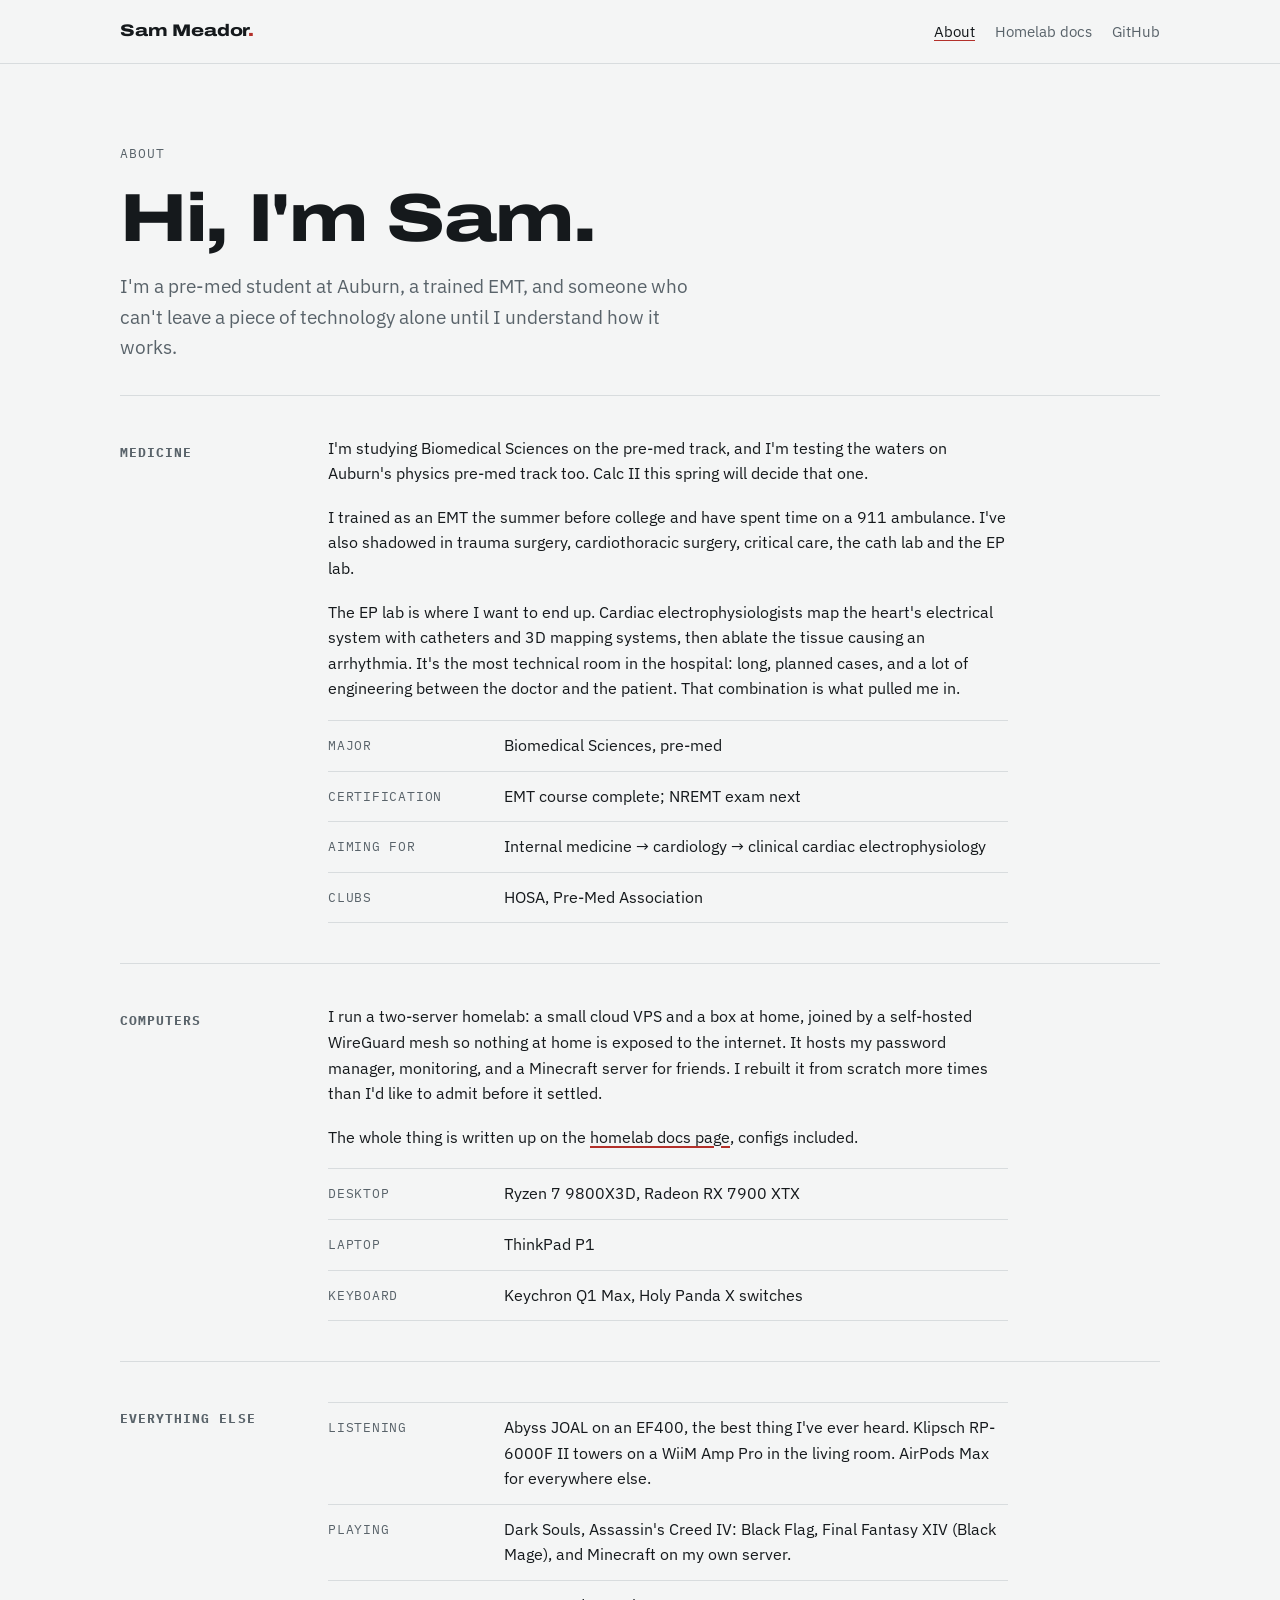
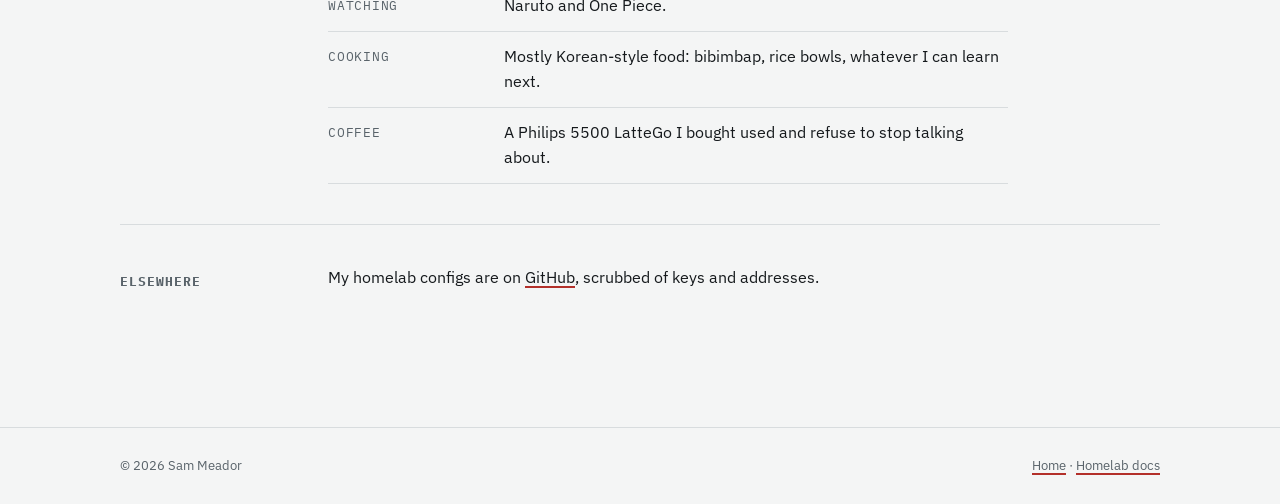
==== site/about.html @ dc7e5e17 "Initial commit: sanitized homelab configs, docs and site Co-Authored-By: Claude Opus 5.5 <noreply@an" ====
<!doctype html>
<html lang="en">
<head>
<meta charset="utf-8">
<meta name="viewport" content="width=device-width, initial-scale=1, viewport-fit=cover">
<title>About · Sam Meador</title>
<meta name="description" content="About Sam Meador: pre-med at Auburn, EMT, aiming for cardiac electrophysiology.">
<link rel="icon" href="favicon.svg" type="image/svg+xml">
<link rel="preconnect" href="https://fonts.googleapis.com">
<link rel="preconnect" href="https://fonts.gstatic.com" crossorigin>
<link rel="stylesheet" href="https://fonts.googleapis.com/css2?family=Archivo:wdth,wght@62..125,400..900&family=IBM+Plex+Mono:wght@400;500&family=IBM+Plex+Sans:ital,wght@0,400;0,500;0,600;1,400&display=swap">
<link rel="stylesheet" href="style.css">
</head>
<body>

<header class="site-head">
  <div class="wrap">
    <a class="wordmark" href="./">Sam Meador<span>.</span></a>
    <nav class="site-nav" aria-label="Main">
      <a href="about.html" aria-current="page">About</a>
      <a href="docs.html">Homelab docs</a>
      <a href="https://github.com/GITHUB_USERNAME/homelab">GitHub</a>
    </nav>
  </div>
</header>

<main class="wrap">
  <header class="page-head">
    <p class="eyebrow">About</p>
    <h1>Hi, I'm Sam.</h1>
    <p class="lede">I'm a pre-med student at Auburn, a trained EMT, and someone who can't leave a piece of technology alone until I understand how it works.</p>
  </header>

  <section class="section" aria-labelledby="med-h">
    <h2 id="med-h" class="label">Medicine</h2>
    <div class="prose">
      <p>I'm studying Biomedical Sciences on the pre-med track, and I'm testing the waters on Auburn's physics pre-med track too. Calc II this spring will decide that one.</p>
      <p>I trained as an EMT the summer before college and have spent time on a 911 ambulance. I've also shadowed in trauma surgery, cardiothoracic surgery, critical care, the cath lab and the EP lab.</p>
      <p>The EP lab is where I want to end up. Cardiac electrophysiologists map the heart's electrical system with catheters and 3D mapping systems, then ablate the tissue causing an arrhythmia. It's the most technical room in the hospital: long, planned cases, and a lot of engineering between the doctor and the patient. That combination is what pulled me in.</p>
      <dl class="spec">
        <div><dt>Major</dt><dd>Biomedical Sciences, pre-med</dd></div>
        <div><dt>Certification</dt><dd>EMT course complete; NREMT exam next</dd></div>
        <div><dt>Aiming for</dt><dd>Internal medicine → cardiology → clinical cardiac electrophysiology</dd></div>
        <div><dt>Clubs</dt><dd>HOSA, Pre-Med Association</dd></div>
      </dl>
    </div>
  </section>

  <section class="section" aria-labelledby="tech-h">
    <h2 id="tech-h" class="label">Computers</h2>
    <div class="prose">
      <p>I run a two-server homelab: a small cloud VPS and a box at home, joined by a self-hosted WireGuard mesh so nothing at home is exposed to the internet. It hosts my password manager, monitoring, and a Minecraft server for friends. I rebuilt it from scratch more times than I'd like to admit before it settled.</p>
      <p>The whole thing is written up on the <a href="docs.html">homelab docs page</a>, configs included.</p>
      <dl class="spec">
        <div><dt>Desktop</dt><dd>Ryzen 7 9800X3D, Radeon RX 7900 XTX</dd></div>
        <div><dt>Laptop</dt><dd>ThinkPad P1</dd></div>
        <div><dt>Keyboard</dt><dd>Keychron Q1 Max, Holy Panda X switches</dd></div>
      </dl>
    </div>
  </section>

  <section class="section" aria-labelledby="else-h">
    <h2 id="else-h" class="label">Everything else</h2>
    <div class="prose">
      <dl class="spec">
        <div><dt>Listening</dt><dd>Abyss JOAL on an EF400, the best thing I've ever heard. Klipsch RP-6000F II towers on a WiiM Amp Pro in the living room. AirPods Max for everywhere else.</dd></div>
        <div><dt>Playing</dt><dd>Dark Souls, Assassin's Creed IV: Black Flag, Final Fantasy XIV (Black Mage), and Minecraft on my own server.</dd></div>
        <div><dt>Watching</dt><dd>Naruto and One Piece.</dd></div>
        <div><dt>Cooking</dt><dd>Mostly Korean-style food: bibimbap, rice bowls, whatever I can learn next.</dd></div>
        <div><dt>Coffee</dt><dd>A Philips 5500 LatteGo I bought used and refuse to stop talking about.</dd></div>
      </dl>
    </div>
  </section>

  <section class="section" aria-labelledby="find-h">
    <h2 id="find-h" class="label">Elsewhere</h2>
    <div class="prose">
      <p>My homelab configs are on <a href="https://github.com/GITHUB_USERNAME/homelab">GitHub</a>, scrubbed of keys and addresses.</p>
    </div>
  </section>
</main>

<footer class="site-foot">
  <div class="wrap">
    <span>© 2026 Sam Meador</span>
    <span><a href="./">Home</a> · <a href="docs.html">Homelab docs</a></span>
  </div>
</footer>
</body>
</html>
---- site/style.css ----
/* Layout: one reading column with a left annotation rail on wide screens,
   like the margin labels printed on a rhythm strip. ECG paper grid appears
   only behind the front-page strip. */
:root {
  --paper: #f4f5f5;
  --surface: #ffffff;
  --ink: #15191c;
  --muted: #59636a;
  --rule: #d8dcde;
  --signal: #b3302a;          /* accent: ECG red */
  --grid-minor: #f1dcda;
  --grid-major: #e2b5b0;
  --code-bg: #eceeef;

  /* semantic, separate from the accent */
  --public: #8a5a00;
  --public-bg: #fbefd6;
  --mesh: #12695a;
  --mesh-bg: #dcf1ea;
  --friends: #35518f;
  --friends-bg: #e2e9f8;

  --font-display: "Archivo", "Helvetica Neue", Arial, sans-serif;
  --font-body: "IBM Plex Sans", system-ui, -apple-system, "Segoe UI", sans-serif;
  --font-mono: "IBM Plex Mono", ui-monospace, "SFMono-Regular", Menlo, Consolas, monospace;

  --step--1: 0.8125rem;
  --step-0: 1rem;
  --step-1: 1.1875rem;
  --step-2: 1.5rem;
  --step-3: 2.125rem;
  --step-4: clamp(2.75rem, 7vw + 1rem, 5.5rem);

  --measure: 68ch;
  --gutter: clamp(16px, 4vw, 40px);
}

@media (prefers-color-scheme: dark) {
  :root:not([data-theme="light"]) {
    --paper: #0f1315;
    --surface: #161b1e;
    --ink: #e5e8ea;
    --muted: #96a1a8;
    --rule: #273034;
    --signal: #ff7b6c;
    --grid-minor: #1d1a1b;
    --grid-major: #3a2727;
    --code-bg: #1b2124;
    --public: #f0c060;
    --public-bg: #3a2c0c;
    --mesh: #6fd6b6;
    --mesh-bg: #0f3229;
    --friends: #9db7f2;
    --friends-bg: #1c2742;
    color-scheme: dark;
  }
}
:root[data-theme="dark"] {
  --paper: #0f1315;
  --surface: #161b1e;
  --ink: #e5e8ea;
  --muted: #96a1a8;
  --rule: #273034;
  --signal: #ff7b6c;
  --grid-minor: #1d1a1b;
  --grid-major: #3a2727;
  --code-bg: #1b2124;
  --public: #f0c060;
  --public-bg: #3a2c0c;
  --mesh: #6fd6b6;
  --mesh-bg: #0f3229;
  --friends: #9db7f2;
  --friends-bg: #1c2742;
  color-scheme: dark;
}

*, *::before, *::after { box-sizing: border-box; }

html { -webkit-text-size-adjust: 100%; }

body {
  margin: 0;
  background: var(--paper);
  color: var(--ink);
  font-family: var(--font-body);
  font-size: var(--step-0);
  line-height: 1.6;
}

a { color: inherit; text-decoration-color: var(--signal); text-decoration-thickness: 1.5px; text-underline-offset: 3px; }
a:hover { color: var(--signal); }
:focus-visible { outline: 2px solid var(--signal); outline-offset: 3px; border-radius: 2px; }

h1, h2, h3 { font-family: var(--font-display); line-height: 1.1; text-wrap: balance; margin: 0; }
h1 { font-size: var(--step-4); font-weight: 800; font-stretch: 125%; letter-spacing: -0.02em; }
h2 { font-size: var(--step-3); font-weight: 700; font-stretch: 112%; letter-spacing: -0.01em; }
h3 { font-size: var(--step-1); font-weight: 700; font-stretch: 100%; }
p { margin: 0; }

.eyebrow, .label {
  font-family: var(--font-mono);
  font-size: var(--step--1);
  letter-spacing: 0.08em;
  text-transform: uppercase;
  color: var(--muted);
}

code, pre, kbd { font-family: var(--font-mono); font-size: 0.9em; }
:not(pre) > code { background: var(--code-bg); padding: 0.1em 0.35em; border-radius: 3px; overflow-wrap: anywhere; }
pre {
  background: var(--code-bg);
  padding: 14px 16px;
  border-radius: 4px;
  overflow-x: auto;
  line-height: 1.5;
  margin: 0;
}

/* ── Frame ─────────────────────────────────────────────── */
.wrap { max-width: 1120px; margin: 0 auto; padding-inline: var(--gutter); }

.site-head {
  border-bottom: 1px solid var(--rule);
}
.site-head .wrap {
  display: flex; align-items: center; justify-content: space-between; gap: 16px;
  flex-wrap: wrap; padding-block: 18px;
}
.wordmark {
  font-family: var(--font-display); font-weight: 800; font-stretch: 125%;
  font-size: 1.05rem; letter-spacing: -0.01em; text-decoration: none;
}
.wordmark span { color: var(--signal); }
.site-nav { display: flex; gap: 20px; flex-wrap: wrap; font-size: 0.95rem; }
.site-nav a { text-decoration: none; color: var(--muted); }
.site-nav a:hover, .site-nav a[aria-current="page"] { color: var(--ink); }
.site-nav a[aria-current="page"] { text-decoration: underline; text-decoration-color: var(--signal); }

.site-foot { border-top: 1px solid var(--rule); margin-top: 96px; }
.site-foot .wrap {
  display: flex; justify-content: space-between; gap: 12px 24px; flex-wrap: wrap;
  padding-block: 28px; color: var(--muted); font-size: var(--step--1);
}

/* ── Front page ────────────────────────────────────────── */
.hero { padding-block: clamp(48px, 9vw, 104px) 0; display: grid; gap: 24px; }
.hero .lede { font-size: var(--step-1); max-width: 40ch; color: var(--ink); }
.hero .lede em { font-style: normal; color: var(--signal); }

.strip {
  margin: clamp(32px, 6vw, 56px) 0 0;
  border-block: 1px solid var(--grid-major);
  background: var(--paper);
}
.strip canvas { display: block; width: 100%; height: auto; }
.strip-meta {
  display: flex; justify-content: space-between; gap: 8px 16px; flex-wrap: wrap;
  padding-block: 8px;
  font-family: var(--font-mono); font-size: var(--step--1); color: var(--muted);
  font-variant-numeric: tabular-nums;
}

.doors {
  display: grid; grid-template-columns: repeat(auto-fit, minmax(min(100%, 300px), 1fr));
  gap: 16px; margin-top: 56px;
}
.door {
  display: grid; gap: 10px; align-content: start;
  padding: 24px; border: 1px solid var(--rule); border-radius: 6px;
  background: var(--surface); text-decoration: none;
  transition: border-color .15s ease, transform .15s ease;
}
.door:hover { border-color: var(--signal); color: inherit; transform: translateY(-2px); }
.door h2 { font-size: var(--step-2); display: flex; justify-content: space-between; align-items: baseline; gap: 12px; }
.door h2 .arrow { color: var(--signal); font-family: var(--font-body); font-weight: 400; }
.door p { color: var(--muted); }

.now { margin-top: 64px; display: grid; gap: 16px; max-width: var(--measure); }
.now ul { list-style: none; margin: 0; padding: 0; display: grid; gap: 0; }
.now li {
  display: grid; grid-template-columns: 7.5rem 1fr; gap: 16px;
  padding-block: 10px; border-top: 1px solid var(--rule);
}
.now li:last-child { border-bottom: 1px solid var(--rule); }
.now li .label { padding-top: 3px; }
@media (max-width: 480px) { .now li { grid-template-columns: 1fr; gap: 2px; } }

/* ── Long-form pages ───────────────────────────────────── */
.page-head { padding-block: clamp(40px, 7vw, 80px) 32px; display: grid; gap: 16px; }
.page-head h1 { font-size: clamp(2.5rem, 5vw + 1rem, 4.25rem); }
.page-head .lede { font-size: var(--step-1); max-width: 52ch; color: var(--muted); }

.prose { display: grid; gap: 18px; max-width: var(--measure); min-width: 0; }
.prose ul, .prose ol { margin: 0; padding-left: 1.25em; display: grid; gap: 8px; }
.prose li::marker { color: var(--signal); }
.prose h2 { margin-top: 40px; }
.prose h3 { margin-top: 16px; }
.prose strong { font-weight: 600; }

.section { display: grid; grid-template-columns: 11rem minmax(0, 1fr); gap: 32px; padding-block: 40px; border-top: 1px solid var(--rule); }
.section > .label { padding-top: 10px; }
@media (max-width: 820px) {
  .section { grid-template-columns: 1fr; gap: 12px; padding-block: 32px; }
  .section > .label { padding-top: 0; }
}

/* Spec list: label / value rows */
.spec { display: grid; margin: 0; border-top: 1px solid var(--rule); }
.spec > div { display: grid; grid-template-columns: 10rem minmax(0, 1fr); gap: 16px; padding-block: 12px; border-bottom: 1px solid var(--rule); }
.spec dt { font-family: var(--font-mono); font-size: var(--step--1); letter-spacing: 0.06em; text-transform: uppercase; color: var(--muted); padding-top: 3px; }
.spec dd { margin: 0; }
@media (max-width: 520px) { .spec > div { grid-template-columns: 1fr; gap: 2px; } }

/* Tables */
.table-scroll { overflow-x: auto; border: 1px solid var(--rule); border-radius: 6px; background: var(--surface); }
table { border-collapse: collapse; width: 100%; font-size: 0.925rem; }
th, td { text-align: left; padding: 10px 14px; border-bottom: 1px solid var(--rule); vertical-align: top; }
tr:last-child td { border-bottom: 0; }
th { font-family: var(--font-mono); font-size: var(--step--1); font-weight: 500; letter-spacing: 0.06em; text-transform: uppercase; color: var(--muted); white-space: nowrap; }
td { font-variant-numeric: tabular-nums; }
td.nowrap { white-space: nowrap; }

.pill {
  display: inline-block; font-family: var(--font-mono); font-size: 0.75rem; font-weight: 500;
  padding: 2px 8px; border-radius: 999px; white-space: nowrap; letter-spacing: 0.02em;
}
.pill.public { color: var(--public); background: var(--public-bg); }
.pill.mesh { color: var(--mesh); background: var(--mesh-bg); }
.pill.friends { color: var(--friends); background: var(--friends-bg); }

.callout { border-left: 3px solid var(--signal); padding: 4px 0 4px 16px; color: var(--ink); }

/* Docs layout with contents rail */
.docs { display: grid; grid-template-columns: 13rem minmax(0, 1fr); gap: 48px; align-items: start; }
.toc { position: sticky; top: calc(env(safe-area-inset-top, 0px) + 24px); display: grid; gap: 10px; padding-top: 40px; }
.toc ol { list-style: none; margin: 0; padding: 0; display: grid; gap: 2px; counter-reset: toc; }
.toc a {
  display: grid; grid-template-columns: 2rem 1fr; text-decoration: none; color: var(--muted);
  font-size: 0.9rem; padding: 4px 0; border-left: 2px solid transparent; padding-left: 10px;
}
.toc a span { font-family: var(--font-mono); font-size: 0.75rem; padding-top: 3px; }
.toc a:hover { color: var(--ink); }
.toc a.active { color: var(--ink); border-left-color: var(--signal); }
.docs-body { min-width: 0; }
.docs-body .section { grid-template-columns: 1fr; gap: 20px; }
.docs-body .section > header { display: grid; gap: 6px; }
@media (max-width: 960px) {
  .docs { grid-template-columns: 1fr; gap: 0; }
  .toc { position: static; padding-top: 0; padding-bottom: 24px; }
  .toc ol { grid-template-columns: repeat(auto-fill, minmax(min(100%, 200px), 1fr)); }
}

/* Topology diagram */
.topo { display: grid; gap: 0; font-size: 0.925rem; }
.topo .node {
  border: 1px solid var(--rule); border-radius: 6px; background: var(--surface);
  padding: 16px 18px; display: grid; gap: 10px; min-width: 0;
}
.topo .node h3 { font-size: 1.05rem; display: flex; gap: 10px; align-items: baseline; flex-wrap: wrap; }
.topo .node h3 small { font-family: var(--font-mono); font-weight: 400; font-size: 0.75rem; color: var(--muted); }
.topo .chips { display: flex; flex-wrap: wrap; gap: 6px; }
.topo .chip { font-family: var(--font-mono); font-size: 0.78rem; padding: 3px 8px; border-radius: 4px; background: var(--code-bg); }
.topo .chip.public { color: var(--public); background: var(--public-bg); }
.topo .link {
  display: flex; align-items: center; gap: 12px; padding: 10px 0 10px 22px;
  font-family: var(--font-mono); font-size: var(--step--1); color: var(--muted);
  border-left: 2px dashed var(--grid-major); margin-left: 24px;
}
.topo .row { display: grid; grid-template-columns: repeat(3, minmax(0, 1fr)); gap: 12px; }
@media (max-width: 720px) { .topo .row { grid-template-columns: 1fr; } }
.topo .internet { font-family: var(--font-mono); font-size: var(--step--1); color: var(--muted); padding-left: 24px; }

/* Layered defence list (ordered outside → in) */
.layers { list-style: none; margin: 0; padding: 0; counter-reset: layer; display: grid; gap: 0; border-top: 1px solid var(--rule); }
.layers > li { counter-increment: layer; display: grid; grid-template-columns: 2.75rem minmax(0, 1fr); gap: 12px; padding-block: 16px; border-bottom: 1px solid var(--rule); }
.layers > li::before { content: counter(layer, decimal-leading-zero); font-family: var(--font-mono); font-size: var(--step--1); color: var(--signal); padding-top: 3px; }
.layers h3 { margin-bottom: 6px; }
.layers ul { margin: 0; padding-left: 1.1em; display: grid; gap: 6px; color: var(--ink); }
.layers ul li::marker { color: var(--muted); }

@media (prefers-reduced-motion: reduce) {
  *, *::before, *::after { transition: none !important; animation: none !important; }
}
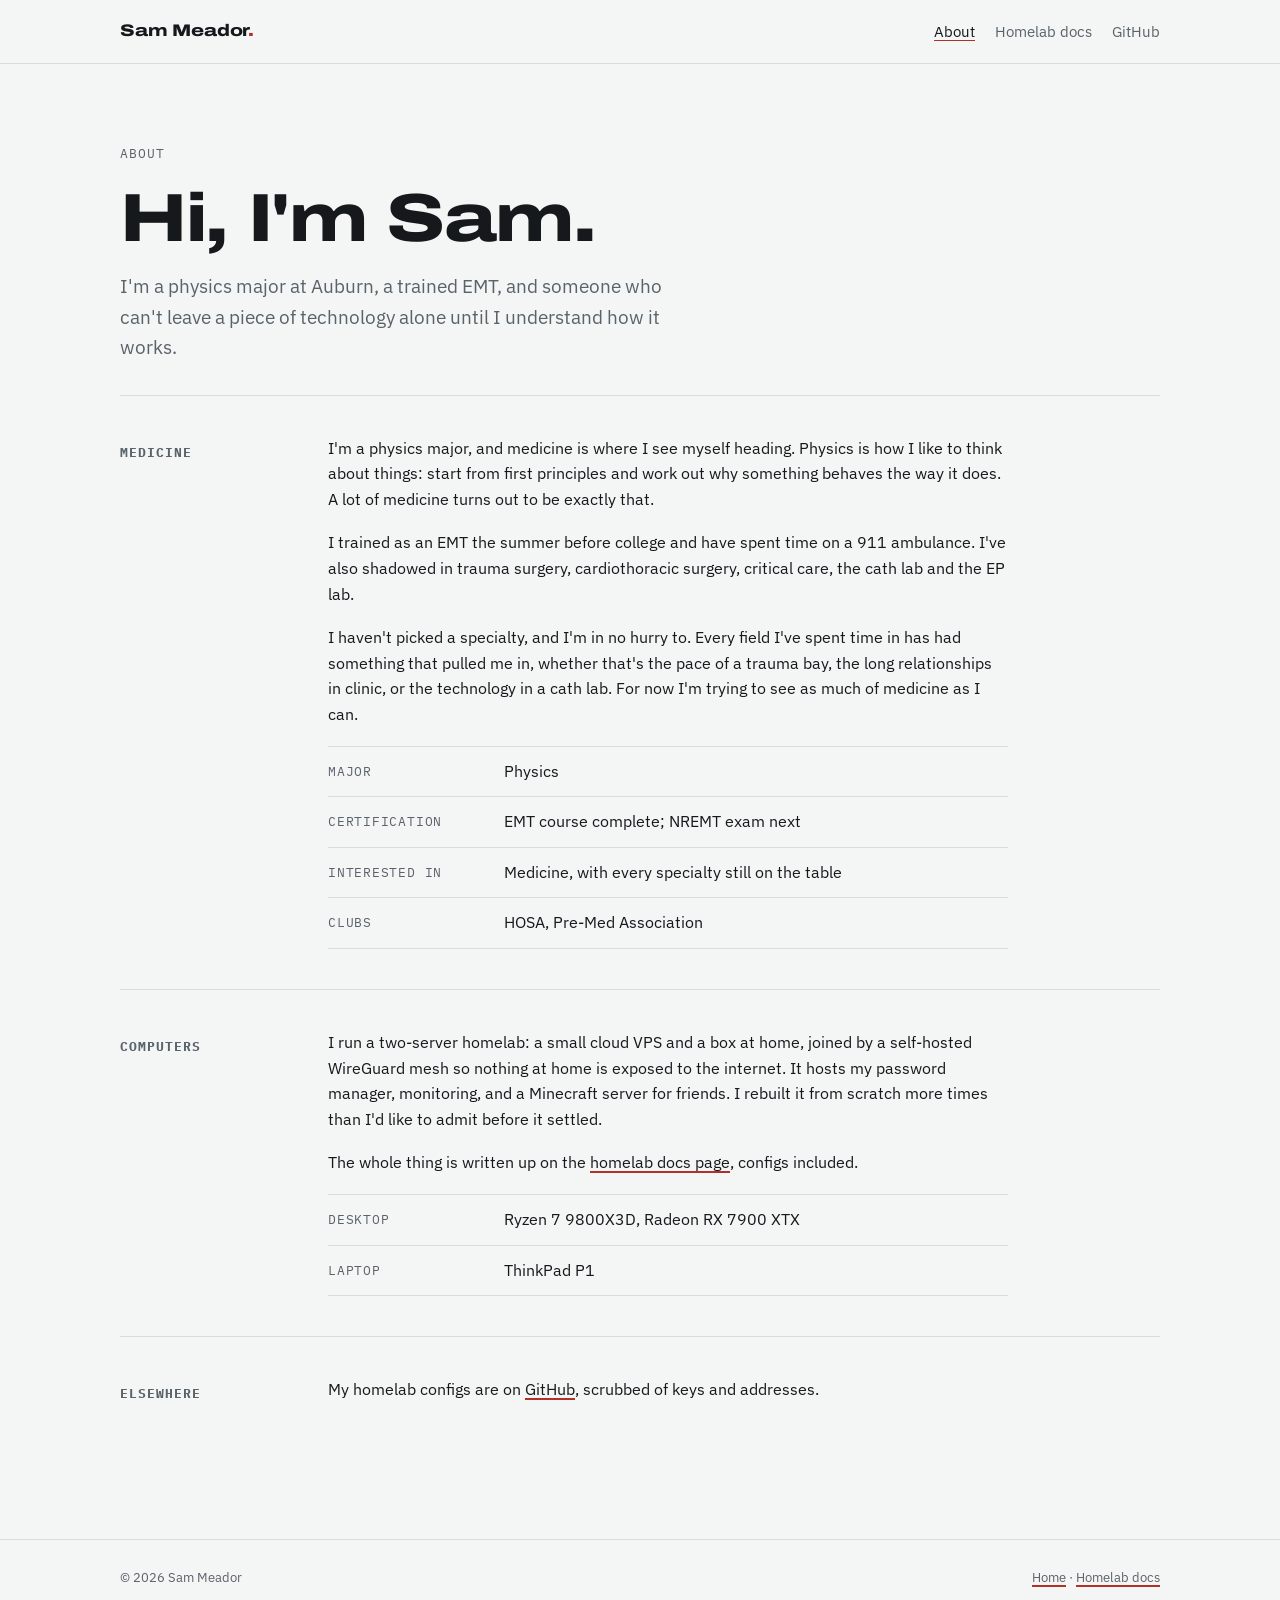
==== commit 72d71b68: "Site: trim About page, set GitHub links Co-Authored-By: Claude Opus 5.5 <noreply@anthropic.com> Clau" ====
--- a/site/about.html
+++ b/site/about.html
@@ -4,7 +4,7 @@
 <meta charset="utf-8">
 <meta name="viewport" content="width=device-width, initial-scale=1, viewport-fit=cover">
 <title>About · Sam Meador</title>
-<meta name="description" content="About Sam Meador: pre-med at Auburn, EMT, aiming for cardiac electrophysiology.">
+<meta name="description" content="About Sam Meador: physics major at Auburn, EMT, interested in medicine.">
 <link rel="icon" href="favicon.svg" type="image/svg+xml">
 <link rel="preconnect" href="https://fonts.googleapis.com">
 <link rel="preconnect" href="https://fonts.gstatic.com" crossorigin>
@@ -19,7 +19,7 @@
     <nav class="site-nav" aria-label="Main">
       <a href="about.html" aria-current="page">About</a>
       <a href="docs.html">Homelab docs</a>
-      <a href="https://github.com/GITHUB_USERNAME/homelab">GitHub</a>
+      <a href="https://github.com/sammeadorcen/homelab">GitHub</a>
     </nav>
   </div>
 </header>
@@ -28,19 +28,19 @@
   <header class="page-head">
     <p class="eyebrow">About</p>
     <h1>Hi, I'm Sam.</h1>
-    <p class="lede">I'm a pre-med student at Auburn, a trained EMT, and someone who can't leave a piece of technology alone until I understand how it works.</p>
+    <p class="lede">I'm a physics major at Auburn, a trained EMT, and someone who can't leave a piece of technology alone until I understand how it works.</p>
   </header>
 
   <section class="section" aria-labelledby="med-h">
     <h2 id="med-h" class="label">Medicine</h2>
     <div class="prose">
-      <p>I'm studying Biomedical Sciences on the pre-med track, and I'm testing the waters on Auburn's physics pre-med track too. Calc II this spring will decide that one.</p>
+      <p>I'm a physics major, and medicine is where I see myself heading. Physics is how I like to think about things: start from first principles and work out why something behaves the way it does. A lot of medicine turns out to be exactly that.</p>
       <p>I trained as an EMT the summer before college and have spent time on a 911 ambulance. I've also shadowed in trauma surgery, cardiothoracic surgery, critical care, the cath lab and the EP lab.</p>
-      <p>The EP lab is where I want to end up. Cardiac electrophysiologists map the heart's electrical system with catheters and 3D mapping systems, then ablate the tissue causing an arrhythmia. It's the most technical room in the hospital: long, planned cases, and a lot of engineering between the doctor and the patient. That combination is what pulled me in.</p>
+      <p>I haven't picked a specialty, and I'm in no hurry to. Every field I've spent time in has had something that pulled me in, whether that's the pace of a trauma bay, the long relationships in clinic, or the technology in a cath lab. For now I'm trying to see as much of medicine as I can.</p>
       <dl class="spec">
-        <div><dt>Major</dt><dd>Biomedical Sciences, pre-med</dd></div>
+        <div><dt>Major</dt><dd>Physics</dd></div>
         <div><dt>Certification</dt><dd>EMT course complete; NREMT exam next</dd></div>
-        <div><dt>Aiming for</dt><dd>Internal medicine → cardiology → clinical cardiac electrophysiology</dd></div>
+        <div><dt>Interested in</dt><dd>Medicine, with every specialty still on the table</dd></div>
         <div><dt>Clubs</dt><dd>HOSA, Pre-Med Association</dd></div>
       </dl>
     </div>
@@ -54,28 +54,15 @@
       <dl class="spec">
         <div><dt>Desktop</dt><dd>Ryzen 7 9800X3D, Radeon RX 7900 XTX</dd></div>
         <div><dt>Laptop</dt><dd>ThinkPad P1</dd></div>
-        <div><dt>Keyboard</dt><dd>Keychron Q1 Max, Holy Panda X switches</dd></div>
       </dl>
     </div>
   </section>
 
-  <section class="section" aria-labelledby="else-h">
-    <h2 id="else-h" class="label">Everything else</h2>
-    <div class="prose">
-      <dl class="spec">
-        <div><dt>Listening</dt><dd>Abyss JOAL on an EF400, the best thing I've ever heard. Klipsch RP-6000F II towers on a WiiM Amp Pro in the living room. AirPods Max for everywhere else.</dd></div>
-        <div><dt>Playing</dt><dd>Dark Souls, Assassin's Creed IV: Black Flag, Final Fantasy XIV (Black Mage), and Minecraft on my own server.</dd></div>
-        <div><dt>Watching</dt><dd>Naruto and One Piece.</dd></div>
-        <div><dt>Cooking</dt><dd>Mostly Korean-style food: bibimbap, rice bowls, whatever I can learn next.</dd></div>
-        <div><dt>Coffee</dt><dd>A Philips 5500 LatteGo I bought used and refuse to stop talking about.</dd></div>
-      </dl>
-    </div>
-  </section>
 
   <section class="section" aria-labelledby="find-h">
     <h2 id="find-h" class="label">Elsewhere</h2>
     <div class="prose">
-      <p>My homelab configs are on <a href="https://github.com/GITHUB_USERNAME/homelab">GitHub</a>, scrubbed of keys and addresses.</p>
+      <p>My homelab configs are on <a href="https://github.com/sammeadorcen/homelab">GitHub</a>, scrubbed of keys and addresses.</p>
     </div>
   </section>
 </main>
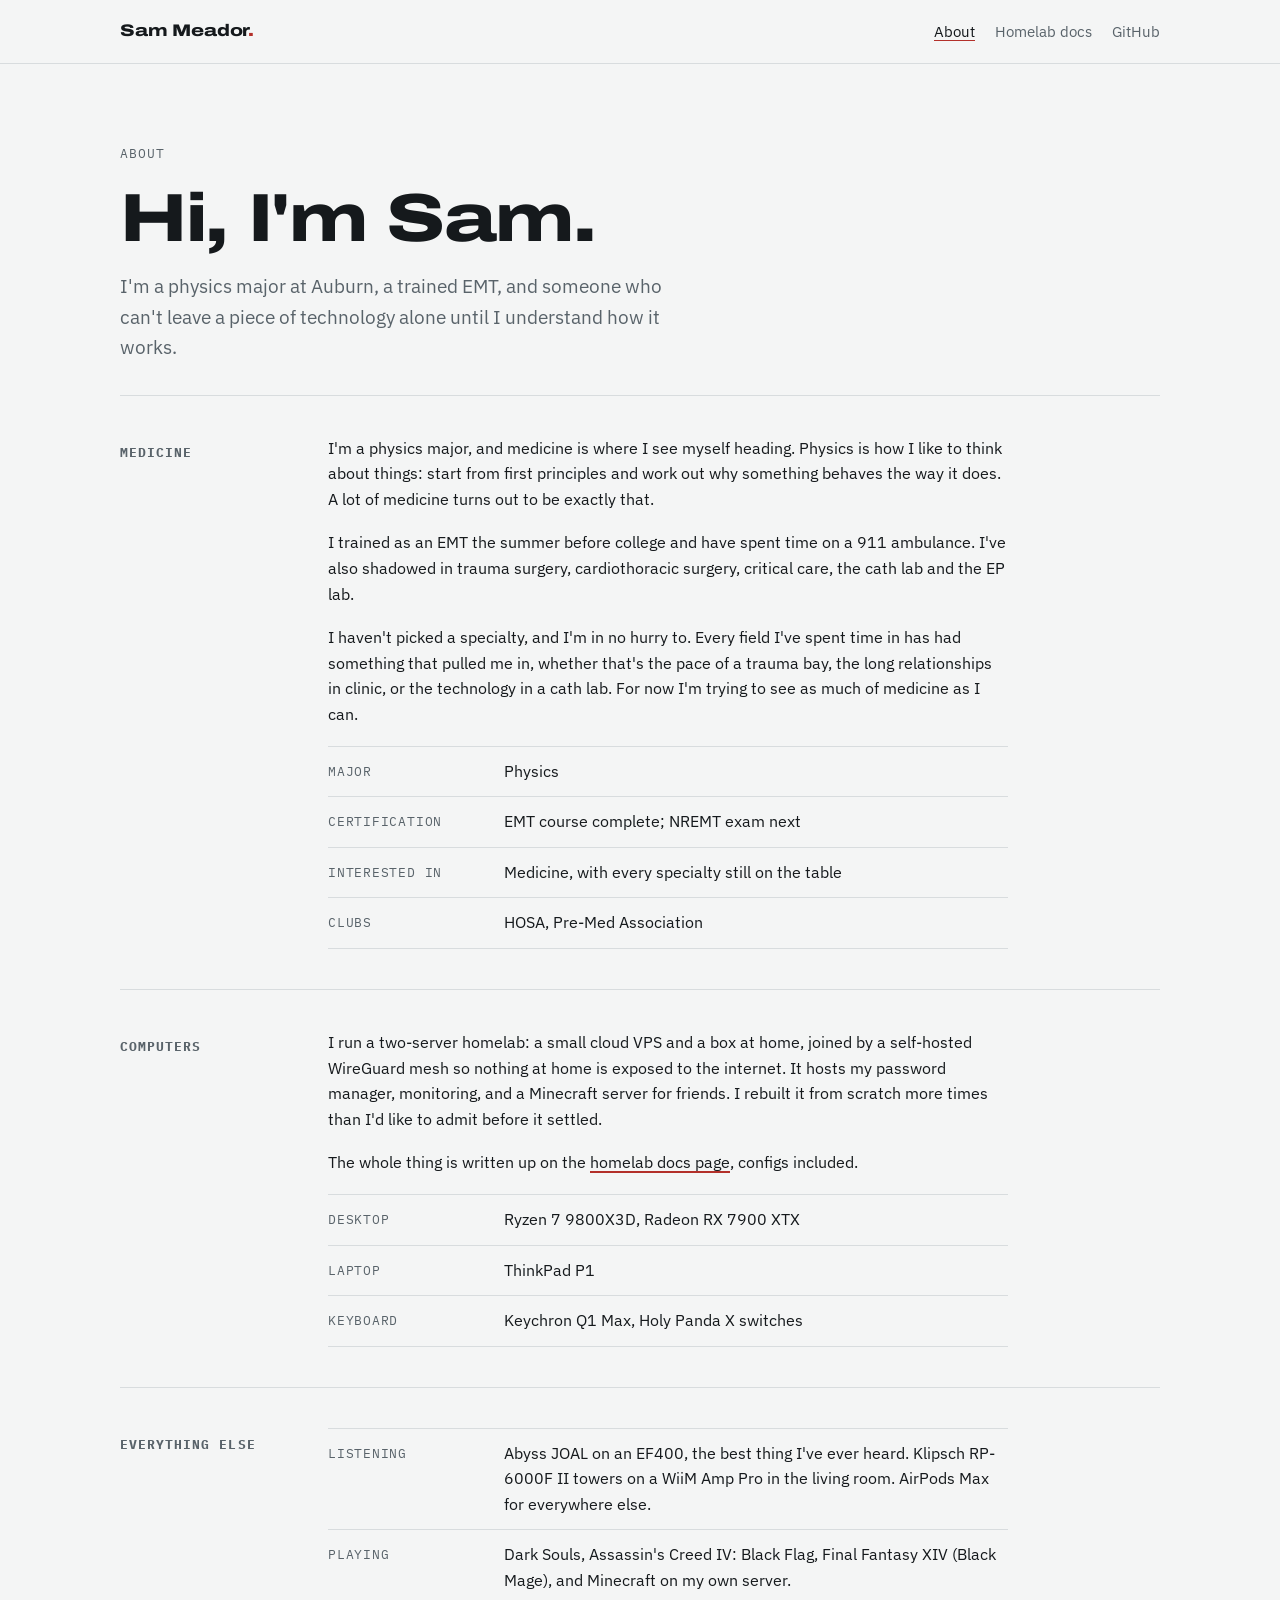
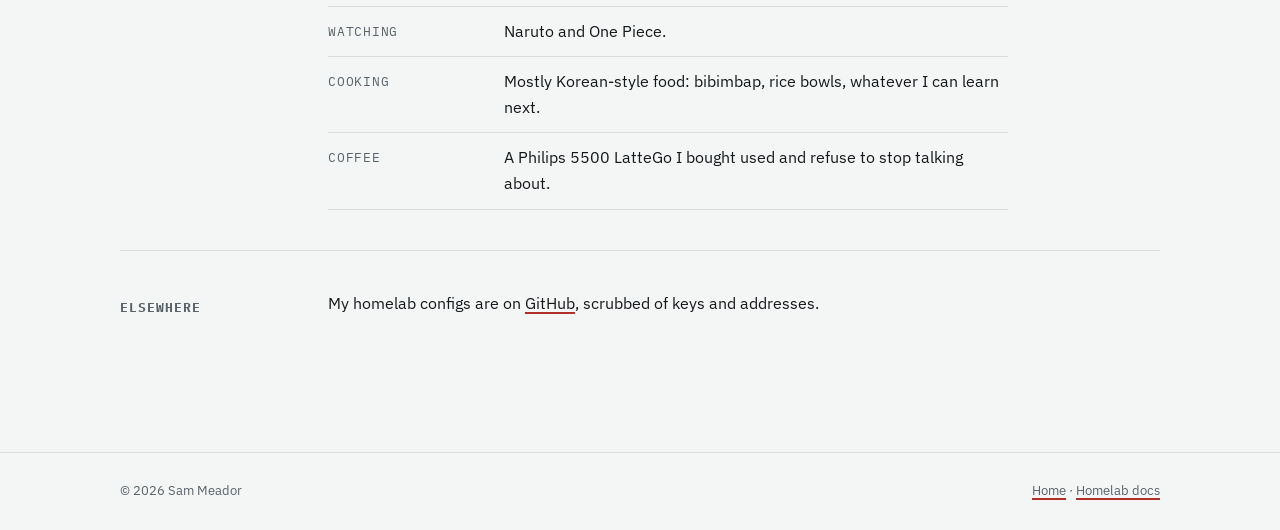
==== commit 9dbb7145: "Site: physics major, broad interest in medicine Co-Authored-By: Claude Opus 5.5 <noreply@anthropic.c" ====
--- a/site/about.html
+++ b/site/about.html
@@ -19,7 +19,7 @@
     <nav class="site-nav" aria-label="Main">
       <a href="about.html" aria-current="page">About</a>
       <a href="docs.html">Homelab docs</a>
-      <a href="https://github.com/sammeadorcen/homelab">GitHub</a>
+      <a href="https://github.com/GITHUB_USERNAME/homelab">GitHub</a>
     </nav>
   </div>
 </header>
@@ -54,15 +54,28 @@
       <dl class="spec">
         <div><dt>Desktop</dt><dd>Ryzen 7 9800X3D, Radeon RX 7900 XTX</dd></div>
         <div><dt>Laptop</dt><dd>ThinkPad P1</dd></div>
+        <div><dt>Keyboard</dt><dd>Keychron Q1 Max, Holy Panda X switches</dd></div>
       </dl>
     </div>
   </section>
 
+  <section class="section" aria-labelledby="else-h">
+    <h2 id="else-h" class="label">Everything else</h2>
+    <div class="prose">
+      <dl class="spec">
+        <div><dt>Listening</dt><dd>Abyss JOAL on an EF400, the best thing I've ever heard. Klipsch RP-6000F II towers on a WiiM Amp Pro in the living room. AirPods Max for everywhere else.</dd></div>
+        <div><dt>Playing</dt><dd>Dark Souls, Assassin's Creed IV: Black Flag, Final Fantasy XIV (Black Mage), and Minecraft on my own server.</dd></div>
+        <div><dt>Watching</dt><dd>Naruto and One Piece.</dd></div>
+        <div><dt>Cooking</dt><dd>Mostly Korean-style food: bibimbap, rice bowls, whatever I can learn next.</dd></div>
+        <div><dt>Coffee</dt><dd>A Philips 5500 LatteGo I bought used and refuse to stop talking about.</dd></div>
+      </dl>
+    </div>
+  </section>
 
   <section class="section" aria-labelledby="find-h">
     <h2 id="find-h" class="label">Elsewhere</h2>
     <div class="prose">
-      <p>My homelab configs are on <a href="https://github.com/sammeadorcen/homelab">GitHub</a>, scrubbed of keys and addresses.</p>
+      <p>My homelab configs are on <a href="https://github.com/GITHUB_USERNAME/homelab">GitHub</a>, scrubbed of keys and addresses.</p>
     </div>
   </section>
 </main>
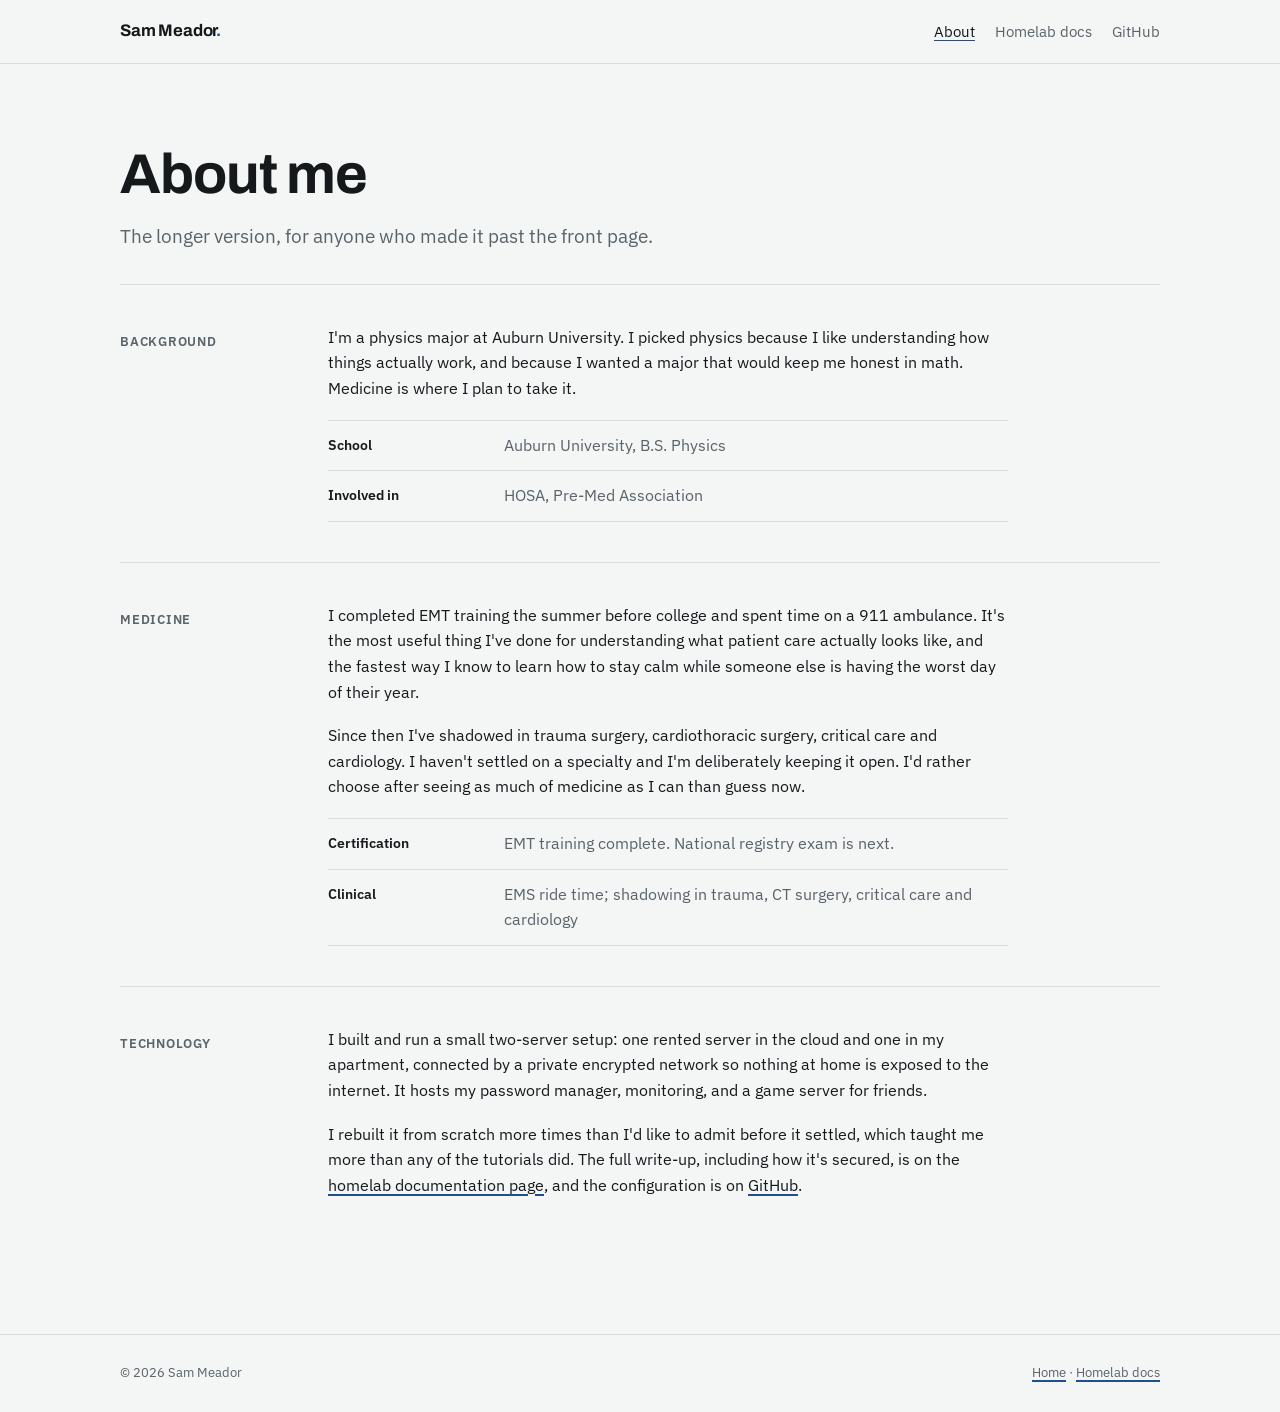
==== commit 2e61347e: "Site: simpler, professional front and About pages Co-Authored-By: Claude Opus 5.5 <noreply@anthropic" ====
--- a/site/about.html
+++ b/site/about.html
@@ -4,7 +4,7 @@
 <meta charset="utf-8">
 <meta name="viewport" content="width=device-width, initial-scale=1, viewport-fit=cover">
 <title>About · Sam Meador</title>
-<meta name="description" content="About Sam Meador: physics major at Auburn, EMT, interested in medicine.">
+<meta name="description" content="About Sam Meador: physics major at Auburn University, EMT, interested in medicine.">
 <link rel="icon" href="favicon.svg" type="image/svg+xml">
 <link rel="preconnect" href="https://fonts.googleapis.com">
 <link rel="preconnect" href="https://fonts.gstatic.com" crossorigin>
@@ -19,65 +19,48 @@
     <nav class="site-nav" aria-label="Main">
       <a href="about.html" aria-current="page">About</a>
       <a href="docs.html">Homelab docs</a>
-      <a href="https://github.com/GITHUB_USERNAME/homelab">GitHub</a>
+      <a href="https://github.com/sammeadorcen/homelab">GitHub</a>
     </nav>
   </div>
 </header>
 
 <main class="wrap">
   <header class="page-head">
-    <p class="eyebrow">About</p>
-    <h1>Hi, I'm Sam.</h1>
-    <p class="lede">I'm a physics major at Auburn, a trained EMT, and someone who can't leave a piece of technology alone until I understand how it works.</p>
+    <h1>About me</h1>
+    <p class="lede">The longer version, for anyone who made it past the front page.</p>
   </header>
+
+  <section class="section" aria-labelledby="bg-h">
+    <h2 id="bg-h" class="label">Background</h2>
+    <div class="prose">
+      <p>I'm a physics major at Auburn University. I picked physics because I like understanding how things actually work, and because I wanted a major that would keep me honest in math. Medicine is where I plan to take it.</p>
+      <dl class="spec">
+        <div><dt>School</dt><dd>Auburn University, B.S. Physics</dd></div>
+        <div><dt>Involved in</dt><dd>HOSA, Pre-Med Association</dd></div>
+      </dl>
+    </div>
+  </section>
 
   <section class="section" aria-labelledby="med-h">
     <h2 id="med-h" class="label">Medicine</h2>
     <div class="prose">
-      <p>I'm a physics major, and medicine is where I see myself heading. Physics is how I like to think about things: start from first principles and work out why something behaves the way it does. A lot of medicine turns out to be exactly that.</p>
-      <p>I trained as an EMT the summer before college and have spent time on a 911 ambulance. I've also shadowed in trauma surgery, cardiothoracic surgery, critical care, the cath lab and the EP lab.</p>
-      <p>I haven't picked a specialty, and I'm in no hurry to. Every field I've spent time in has had something that pulled me in, whether that's the pace of a trauma bay, the long relationships in clinic, or the technology in a cath lab. For now I'm trying to see as much of medicine as I can.</p>
+      <p>I completed EMT training the summer before college and spent time on a 911 ambulance. It's the most useful thing I've done for understanding what patient care actually looks like, and the fastest way I know to learn how to stay calm while someone else is having the worst day of their year.</p>
+      <p>Since then I've shadowed in trauma surgery, cardiothoracic surgery, critical care and cardiology. I haven't settled on a specialty and I'm deliberately keeping it open. I'd rather choose after seeing as much of medicine as I can than guess now.</p>
       <dl class="spec">
-        <div><dt>Major</dt><dd>Physics</dd></div>
-        <div><dt>Certification</dt><dd>EMT course complete; NREMT exam next</dd></div>
-        <div><dt>Interested in</dt><dd>Medicine, with every specialty still on the table</dd></div>
-        <div><dt>Clubs</dt><dd>HOSA, Pre-Med Association</dd></div>
+        <div><dt>Certification</dt><dd>EMT training complete. National registry exam is next.</dd></div>
+        <div><dt>Clinical</dt><dd>EMS ride time; shadowing in trauma, CT surgery, critical care and cardiology</dd></div>
       </dl>
     </div>
   </section>
 
   <section class="section" aria-labelledby="tech-h">
-    <h2 id="tech-h" class="label">Computers</h2>
+    <h2 id="tech-h" class="label">Technology</h2>
     <div class="prose">
-      <p>I run a two-server homelab: a small cloud VPS and a box at home, joined by a self-hosted WireGuard mesh so nothing at home is exposed to the internet. It hosts my password manager, monitoring, and a Minecraft server for friends. I rebuilt it from scratch more times than I'd like to admit before it settled.</p>
-      <p>The whole thing is written up on the <a href="docs.html">homelab docs page</a>, configs included.</p>
-      <dl class="spec">
-        <div><dt>Desktop</dt><dd>Ryzen 7 9800X3D, Radeon RX 7900 XTX</dd></div>
-        <div><dt>Laptop</dt><dd>ThinkPad P1</dd></div>
-        <div><dt>Keyboard</dt><dd>Keychron Q1 Max, Holy Panda X switches</dd></div>
-      </dl>
+      <p>I built and run a small two-server setup: one rented server in the cloud and one in my apartment, connected by a private encrypted network so nothing at home is exposed to the internet. It hosts my password manager, monitoring, and a game server for friends.</p>
+      <p>I rebuilt it from scratch more times than I'd like to admit before it settled, which taught me more than any of the tutorials did. The full write-up, including how it's secured, is on the <a href="docs.html">homelab documentation page</a>, and the configuration is on <a href="https://github.com/sammeadorcen/homelab">GitHub</a>.</p>
     </div>
   </section>
 
-  <section class="section" aria-labelledby="else-h">
-    <h2 id="else-h" class="label">Everything else</h2>
-    <div class="prose">
-      <dl class="spec">
-        <div><dt>Listening</dt><dd>Abyss JOAL on an EF400, the best thing I've ever heard. Klipsch RP-6000F II towers on a WiiM Amp Pro in the living room. AirPods Max for everywhere else.</dd></div>
-        <div><dt>Playing</dt><dd>Dark Souls, Assassin's Creed IV: Black Flag, Final Fantasy XIV (Black Mage), and Minecraft on my own server.</dd></div>
-        <div><dt>Watching</dt><dd>Naruto and One Piece.</dd></div>
-        <div><dt>Cooking</dt><dd>Mostly Korean-style food: bibimbap, rice bowls, whatever I can learn next.</dd></div>
-        <div><dt>Coffee</dt><dd>A Philips 5500 LatteGo I bought used and refuse to stop talking about.</dd></div>
-      </dl>
-    </div>
-  </section>
-
-  <section class="section" aria-labelledby="find-h">
-    <h2 id="find-h" class="label">Elsewhere</h2>
-    <div class="prose">
-      <p>My homelab configs are on <a href="https://github.com/GITHUB_USERNAME/homelab">GitHub</a>, scrubbed of keys and addresses.</p>
-    </div>
-  </section>
 </main>
 
 <footer class="site-foot">
--- a/site/style.css
+++ b/site/style.css
@@ -1,13 +1,12 @@
-/* Layout: one reading column with a left annotation rail on wide screens,
-   like the margin labels printed on a rhythm strip. ECG paper grid appears
-   only behind the front-page strip. */
+/* Layout: one narrow reading column; label/value rows for facts; nothing
+   decorative. Built to read like a well-set résumé. */
 :root {
   --paper: #f4f5f5;
   --surface: #ffffff;
   --ink: #15191c;
   --muted: #59636a;
   --rule: #d8dcde;
-  --signal: #b3302a;          /* accent: ECG red */
+  --signal: #1f4f8f;          /* accent: navy */
   --grid-minor: #f1dcda;
   --grid-major: #e2b5b0;
   --code-bg: #eceeef;
@@ -29,7 +28,7 @@
   --step-1: 1.1875rem;
   --step-2: 1.5rem;
   --step-3: 2.125rem;
-  --step-4: clamp(2.75rem, 7vw + 1rem, 5.5rem);
+  --step-4: clamp(2.25rem, 4vw + 1rem, 3.5rem);
 
   --measure: 68ch;
   --gutter: clamp(16px, 4vw, 40px);
@@ -42,7 +41,7 @@
     --ink: #e5e8ea;
     --muted: #96a1a8;
     --rule: #273034;
-    --signal: #ff7b6c;
+    --signal: #8fb4ec;
     --grid-minor: #1d1a1b;
     --grid-major: #3a2727;
     --code-bg: #1b2124;
@@ -61,7 +60,7 @@
   --ink: #e5e8ea;
   --muted: #96a1a8;
   --rule: #273034;
-  --signal: #ff7b6c;
+  --signal: #8fb4ec;
   --grid-minor: #1d1a1b;
   --grid-major: #3a2727;
   --code-bg: #1b2124;
@@ -92,15 +91,16 @@
 :focus-visible { outline: 2px solid var(--signal); outline-offset: 3px; border-radius: 2px; }
 
 h1, h2, h3 { font-family: var(--font-display); line-height: 1.1; text-wrap: balance; margin: 0; }
-h1 { font-size: var(--step-4); font-weight: 800; font-stretch: 125%; letter-spacing: -0.02em; }
-h2 { font-size: var(--step-3); font-weight: 700; font-stretch: 112%; letter-spacing: -0.01em; }
+h1 { font-size: var(--step-4); font-weight: 700; font-stretch: 100%; letter-spacing: -0.02em; }
+h2 { font-size: var(--step-3); font-weight: 700; letter-spacing: -0.01em; }
 h3 { font-size: var(--step-1); font-weight: 700; font-stretch: 100%; }
 p { margin: 0; }
 
 .eyebrow, .label {
-  font-family: var(--font-mono);
+  font-family: var(--font-body);
+  font-weight: 600;
   font-size: var(--step--1);
-  letter-spacing: 0.08em;
+  letter-spacing: 0.06em;
   text-transform: uppercase;
   color: var(--muted);
 }
@@ -127,7 +127,7 @@
   flex-wrap: wrap; padding-block: 18px;
 }
 .wordmark {
-  font-family: var(--font-display); font-weight: 800; font-stretch: 125%;
+  font-family: var(--font-display); font-weight: 700;
   font-size: 1.05rem; letter-spacing: -0.01em; text-decoration: none;
 }
 .wordmark span { color: var(--signal); }
@@ -143,51 +143,29 @@
 }
 
 /* ── Front page ────────────────────────────────────────── */
-.hero { padding-block: clamp(48px, 9vw, 104px) 0; display: grid; gap: 24px; }
-.hero .lede { font-size: var(--step-1); max-width: 40ch; color: var(--ink); }
-.hero .lede em { font-style: normal; color: var(--signal); }
-
-.strip {
-  margin: clamp(32px, 6vw, 56px) 0 0;
-  border-block: 1px solid var(--grid-major);
-  background: var(--paper);
-}
-.strip canvas { display: block; width: 100%; height: auto; }
-.strip-meta {
-  display: flex; justify-content: space-between; gap: 8px 16px; flex-wrap: wrap;
-  padding-block: 8px;
-  font-family: var(--font-mono); font-size: var(--step--1); color: var(--muted);
-  font-variant-numeric: tabular-nums;
-}
-
-.doors {
-  display: grid; grid-template-columns: repeat(auto-fit, minmax(min(100%, 300px), 1fr));
-  gap: 16px; margin-top: 56px;
-}
-.door {
-  display: grid; gap: 10px; align-content: start;
-  padding: 24px; border: 1px solid var(--rule); border-radius: 6px;
-  background: var(--surface); text-decoration: none;
-  transition: border-color .15s ease, transform .15s ease;
-}
-.door:hover { border-color: var(--signal); color: inherit; transform: translateY(-2px); }
-.door h2 { font-size: var(--step-2); display: flex; justify-content: space-between; align-items: baseline; gap: 12px; }
-.door h2 .arrow { color: var(--signal); font-family: var(--font-body); font-weight: 400; }
-.door p { color: var(--muted); }
-
-.now { margin-top: 64px; display: grid; gap: 16px; max-width: var(--measure); }
-.now ul { list-style: none; margin: 0; padding: 0; display: grid; gap: 0; }
-.now li {
-  display: grid; grid-template-columns: 7.5rem 1fr; gap: 16px;
-  padding-block: 10px; border-top: 1px solid var(--rule);
-}
-.now li:last-child { border-bottom: 1px solid var(--rule); }
-.now li .label { padding-top: 3px; }
-@media (max-width: 480px) { .now li { grid-template-columns: 1fr; gap: 2px; } }
+.intro { padding-block: clamp(48px, 9vw, 96px) 8px; display: grid; gap: 18px; max-width: 62ch; }
+.intro h1 { margin-bottom: 4px; }
+.intro .lede { font-size: var(--step-1); color: var(--ink); }
+.intro p:not(.lede) { color: var(--muted); }
+
+.facts { margin: 40px 0 0; max-width: 62ch; border-top: 1px solid var(--rule); }
+.facts > div { display: grid; grid-template-columns: 9rem minmax(0, 1fr); gap: 16px; padding-block: 12px; border-bottom: 1px solid var(--rule); }
+.facts dt { font-size: 0.9rem; font-weight: 600; color: var(--ink); }
+.facts dd { margin: 0; color: var(--muted); }
+@media (max-width: 520px) { .facts > div { grid-template-columns: 1fr; gap: 2px; } }
+
+.next { margin-top: 40px; max-width: 62ch; display: grid; gap: 0; }
+.next a {
+  display: flex; justify-content: space-between; gap: 16px; padding-block: 14px;
+  border-bottom: 1px solid var(--rule); text-decoration: none; font-weight: 500;
+}
+.next a:first-child { border-top: 1px solid var(--rule); }
+.next a span:last-child { color: var(--signal); transition: transform .15s ease; }
+.next a:hover span:last-child { transform: translateX(3px); }
 
 /* ── Long-form pages ───────────────────────────────────── */
 .page-head { padding-block: clamp(40px, 7vw, 80px) 32px; display: grid; gap: 16px; }
-.page-head h1 { font-size: clamp(2.5rem, 5vw + 1rem, 4.25rem); }
+.page-head h1 { font-size: var(--step-4); }
 .page-head .lede { font-size: var(--step-1); max-width: 52ch; color: var(--muted); }
 
 .prose { display: grid; gap: 18px; max-width: var(--measure); min-width: 0; }
@@ -207,7 +185,8 @@
 /* Spec list: label / value rows */
 .spec { display: grid; margin: 0; border-top: 1px solid var(--rule); }
 .spec > div { display: grid; grid-template-columns: 10rem minmax(0, 1fr); gap: 16px; padding-block: 12px; border-bottom: 1px solid var(--rule); }
-.spec dt { font-family: var(--font-mono); font-size: var(--step--1); letter-spacing: 0.06em; text-transform: uppercase; color: var(--muted); padding-top: 3px; }
+.spec dt { font-size: 0.9rem; font-weight: 600; color: var(--ink); }
+.spec dd { color: var(--muted); }
 .spec dd { margin: 0; }
 @media (max-width: 520px) { .spec > div { grid-template-columns: 1fr; gap: 2px; } }
 
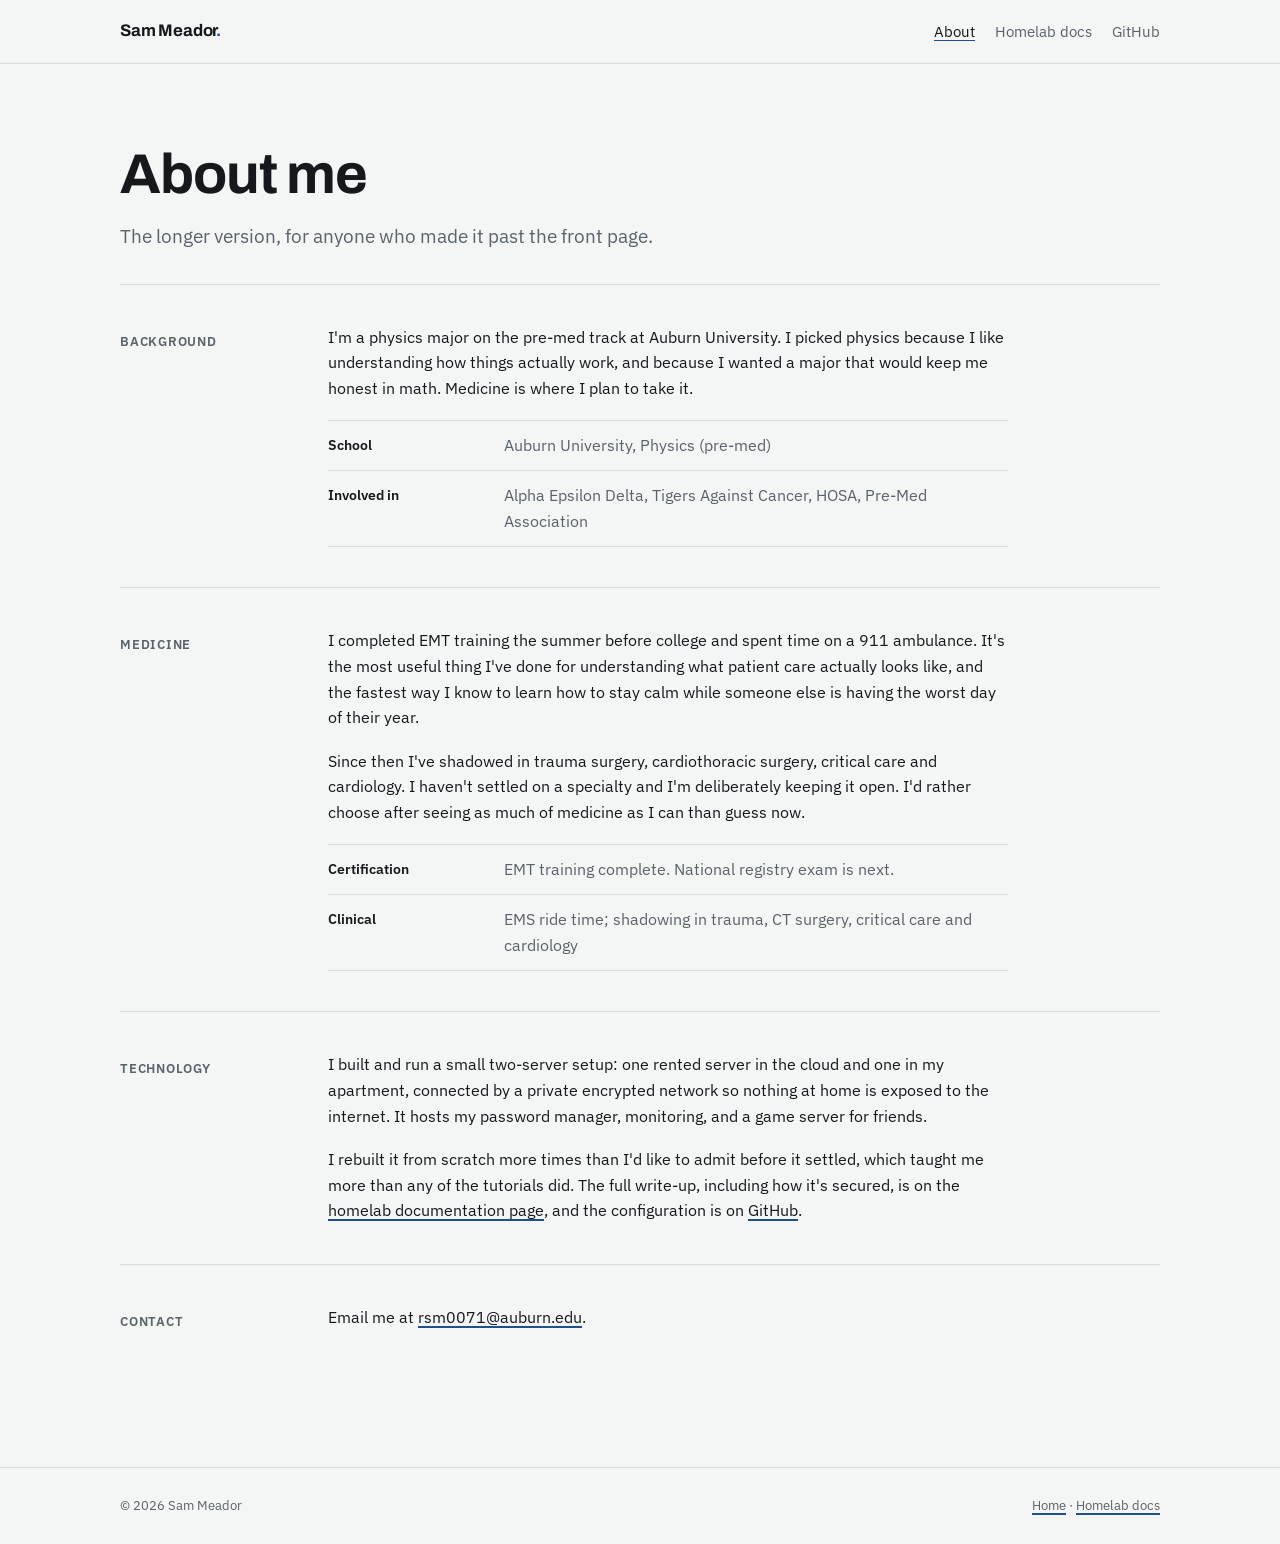
==== commit e4f8fb3b: "About: pre-med track, organizations, contact Co-Authored-By: Claude Opus 5.5 <noreply@anthropic.com>" ====
--- a/site/about.html
+++ b/site/about.html
@@ -33,10 +33,10 @@
   <section class="section" aria-labelledby="bg-h">
     <h2 id="bg-h" class="label">Background</h2>
     <div class="prose">
-      <p>I'm a physics major at Auburn University. I picked physics because I like understanding how things actually work, and because I wanted a major that would keep me honest in math. Medicine is where I plan to take it.</p>
+      <p>I'm a physics major on the pre-med track at Auburn University. I picked physics because I like understanding how things actually work, and because I wanted a major that would keep me honest in math. Medicine is where I plan to take it.</p>
       <dl class="spec">
-        <div><dt>School</dt><dd>Auburn University, B.S. Physics</dd></div>
-        <div><dt>Involved in</dt><dd>HOSA, Pre-Med Association</dd></div>
+        <div><dt>School</dt><dd>Auburn University, Physics (pre-med)</dd></div>
+        <div><dt>Involved in</dt><dd>Alpha Epsilon Delta, Tigers Against Cancer, HOSA, Pre-Med Association</dd></div>
       </dl>
     </div>
   </section>
@@ -61,6 +61,12 @@
     </div>
   </section>
 
+  <section class="section" aria-labelledby="contact-h">
+    <h2 id="contact-h" class="label">Contact</h2>
+    <div class="prose">
+      <p>Email me at <a href="mailto:rsm0071@auburn.edu">rsm0071@auburn.edu</a>.</p>
+    </div>
+  </section>
 </main>
 
 <footer class="site-foot">
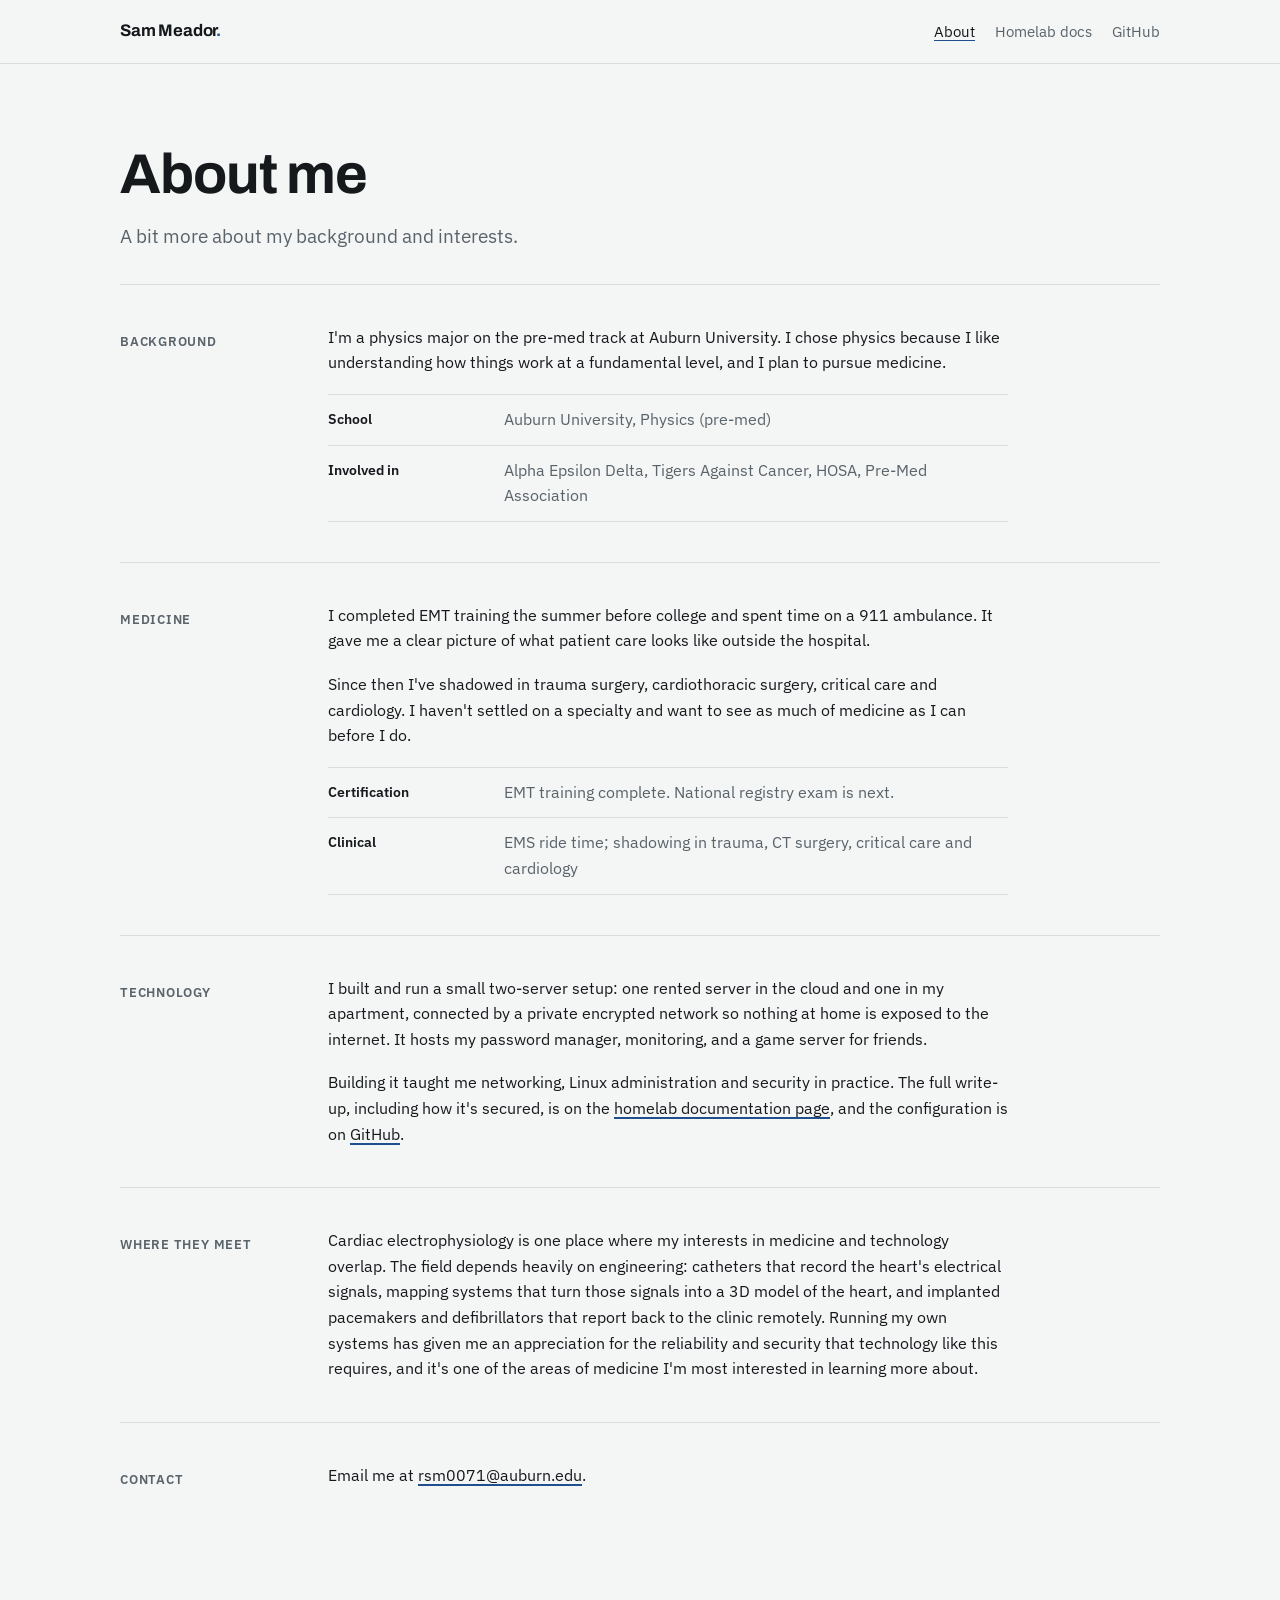
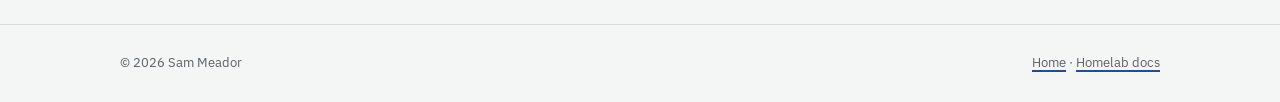
==== commit 495da774: "Site: plainer copy, add medicine and technology paragraph Co-Authored-By: Claude Opus 5.5 <noreply@a" ====
--- a/site/about.html
+++ b/site/about.html
@@ -27,13 +27,13 @@
 <main class="wrap">
   <header class="page-head">
     <h1>About me</h1>
-    <p class="lede">The longer version, for anyone who made it past the front page.</p>
+    <p class="lede">A bit more about my background and interests.</p>
   </header>
 
   <section class="section" aria-labelledby="bg-h">
     <h2 id="bg-h" class="label">Background</h2>
     <div class="prose">
-      <p>I'm a physics major on the pre-med track at Auburn University. I picked physics because I like understanding how things actually work, and because I wanted a major that would keep me honest in math. Medicine is where I plan to take it.</p>
+      <p>I'm a physics major on the pre-med track at Auburn University. I chose physics because I like understanding how things work at a fundamental level, and I plan to pursue medicine.</p>
       <dl class="spec">
         <div><dt>School</dt><dd>Auburn University, Physics (pre-med)</dd></div>
         <div><dt>Involved in</dt><dd>Alpha Epsilon Delta, Tigers Against Cancer, HOSA, Pre-Med Association</dd></div>
@@ -44,8 +44,8 @@
   <section class="section" aria-labelledby="med-h">
     <h2 id="med-h" class="label">Medicine</h2>
     <div class="prose">
-      <p>I completed EMT training the summer before college and spent time on a 911 ambulance. It's the most useful thing I've done for understanding what patient care actually looks like, and the fastest way I know to learn how to stay calm while someone else is having the worst day of their year.</p>
-      <p>Since then I've shadowed in trauma surgery, cardiothoracic surgery, critical care and cardiology. I haven't settled on a specialty and I'm deliberately keeping it open. I'd rather choose after seeing as much of medicine as I can than guess now.</p>
+      <p>I completed EMT training the summer before college and spent time on a 911 ambulance. It gave me a clear picture of what patient care looks like outside the hospital.</p>
+      <p>Since then I've shadowed in trauma surgery, cardiothoracic surgery, critical care and cardiology. I haven't settled on a specialty and want to see as much of medicine as I can before I do.</p>
       <dl class="spec">
         <div><dt>Certification</dt><dd>EMT training complete. National registry exam is next.</dd></div>
         <div><dt>Clinical</dt><dd>EMS ride time; shadowing in trauma, CT surgery, critical care and cardiology</dd></div>
@@ -57,7 +57,14 @@
     <h2 id="tech-h" class="label">Technology</h2>
     <div class="prose">
       <p>I built and run a small two-server setup: one rented server in the cloud and one in my apartment, connected by a private encrypted network so nothing at home is exposed to the internet. It hosts my password manager, monitoring, and a game server for friends.</p>
-      <p>I rebuilt it from scratch more times than I'd like to admit before it settled, which taught me more than any of the tutorials did. The full write-up, including how it's secured, is on the <a href="docs.html">homelab documentation page</a>, and the configuration is on <a href="https://github.com/sammeadorcen/homelab">GitHub</a>.</p>
+      <p>Building it taught me networking, Linux administration and security in practice. The full write-up, including how it's secured, is on the <a href="docs.html">homelab documentation page</a>, and the configuration is on <a href="https://github.com/sammeadorcen/homelab">GitHub</a>.</p>
+    </div>
+  </section>
+
+  <section class="section" aria-labelledby="ep-h">
+    <h2 id="ep-h" class="label">Where they meet</h2>
+    <div class="prose">
+      <p>Cardiac electrophysiology is one place where my interests in medicine and technology overlap. The field depends heavily on engineering: catheters that record the heart's electrical signals, mapping systems that turn those signals into a 3D model of the heart, and implanted pacemakers and defibrillators that report back to the clinic remotely. Running my own systems has given me an appreciation for the reliability and security that technology like this requires, and it's one of the areas of medicine I'm most interested in learning more about.</p>
     </div>
   </section>
 
